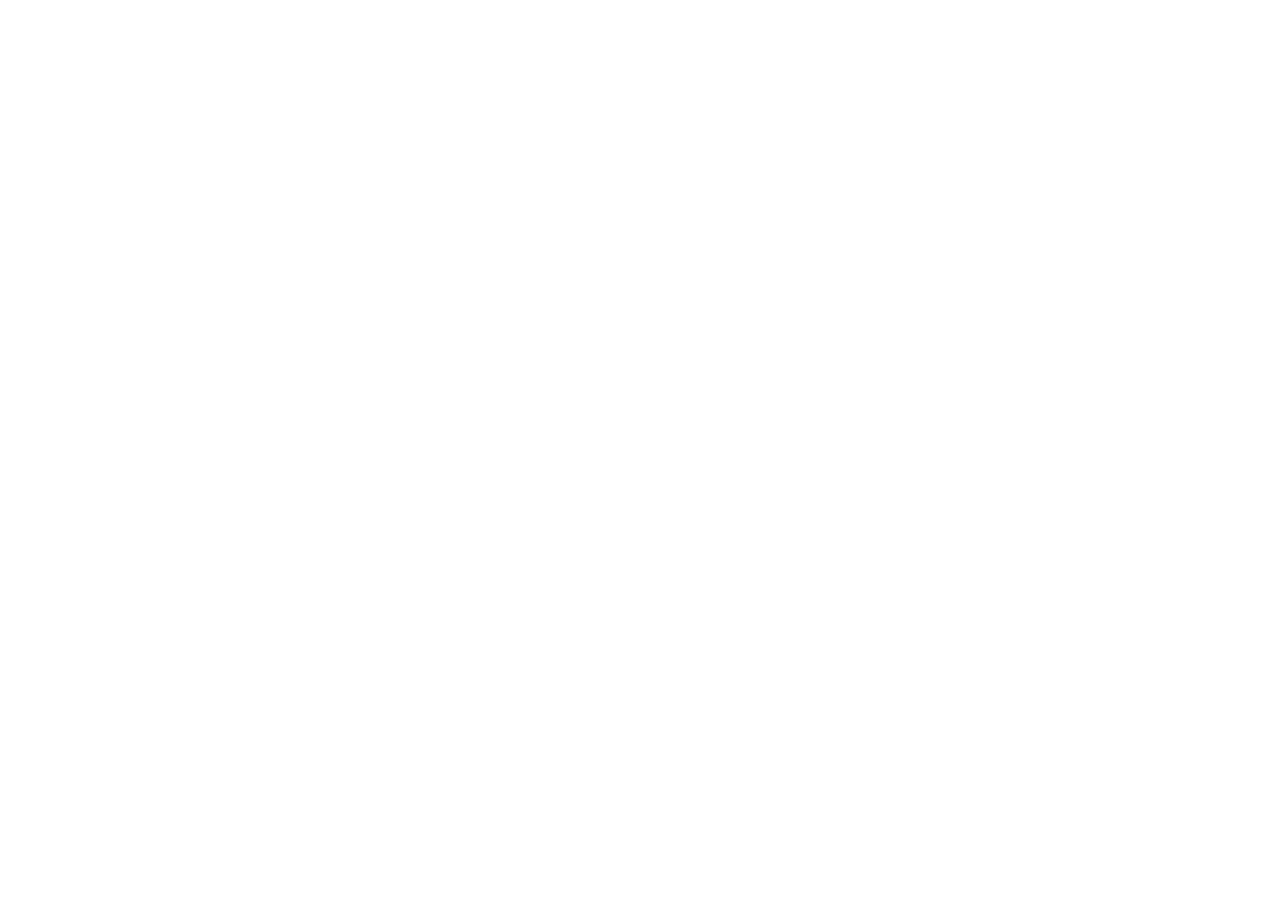
==== 7-18/index.html @ 52fb0045 "ok" ====
<!DOCTYPE html>
<html lang="en">
<head>
  <meta charset="UTF-8">
  <meta name="viewport" content="width=device-width, initial-scale=1.0">
  <title>Document</title>
  <link rel="stylesheet" href="./css/style.css">
</head>
<body>
  <script src="js/script.js"></script>
</body>
</html>
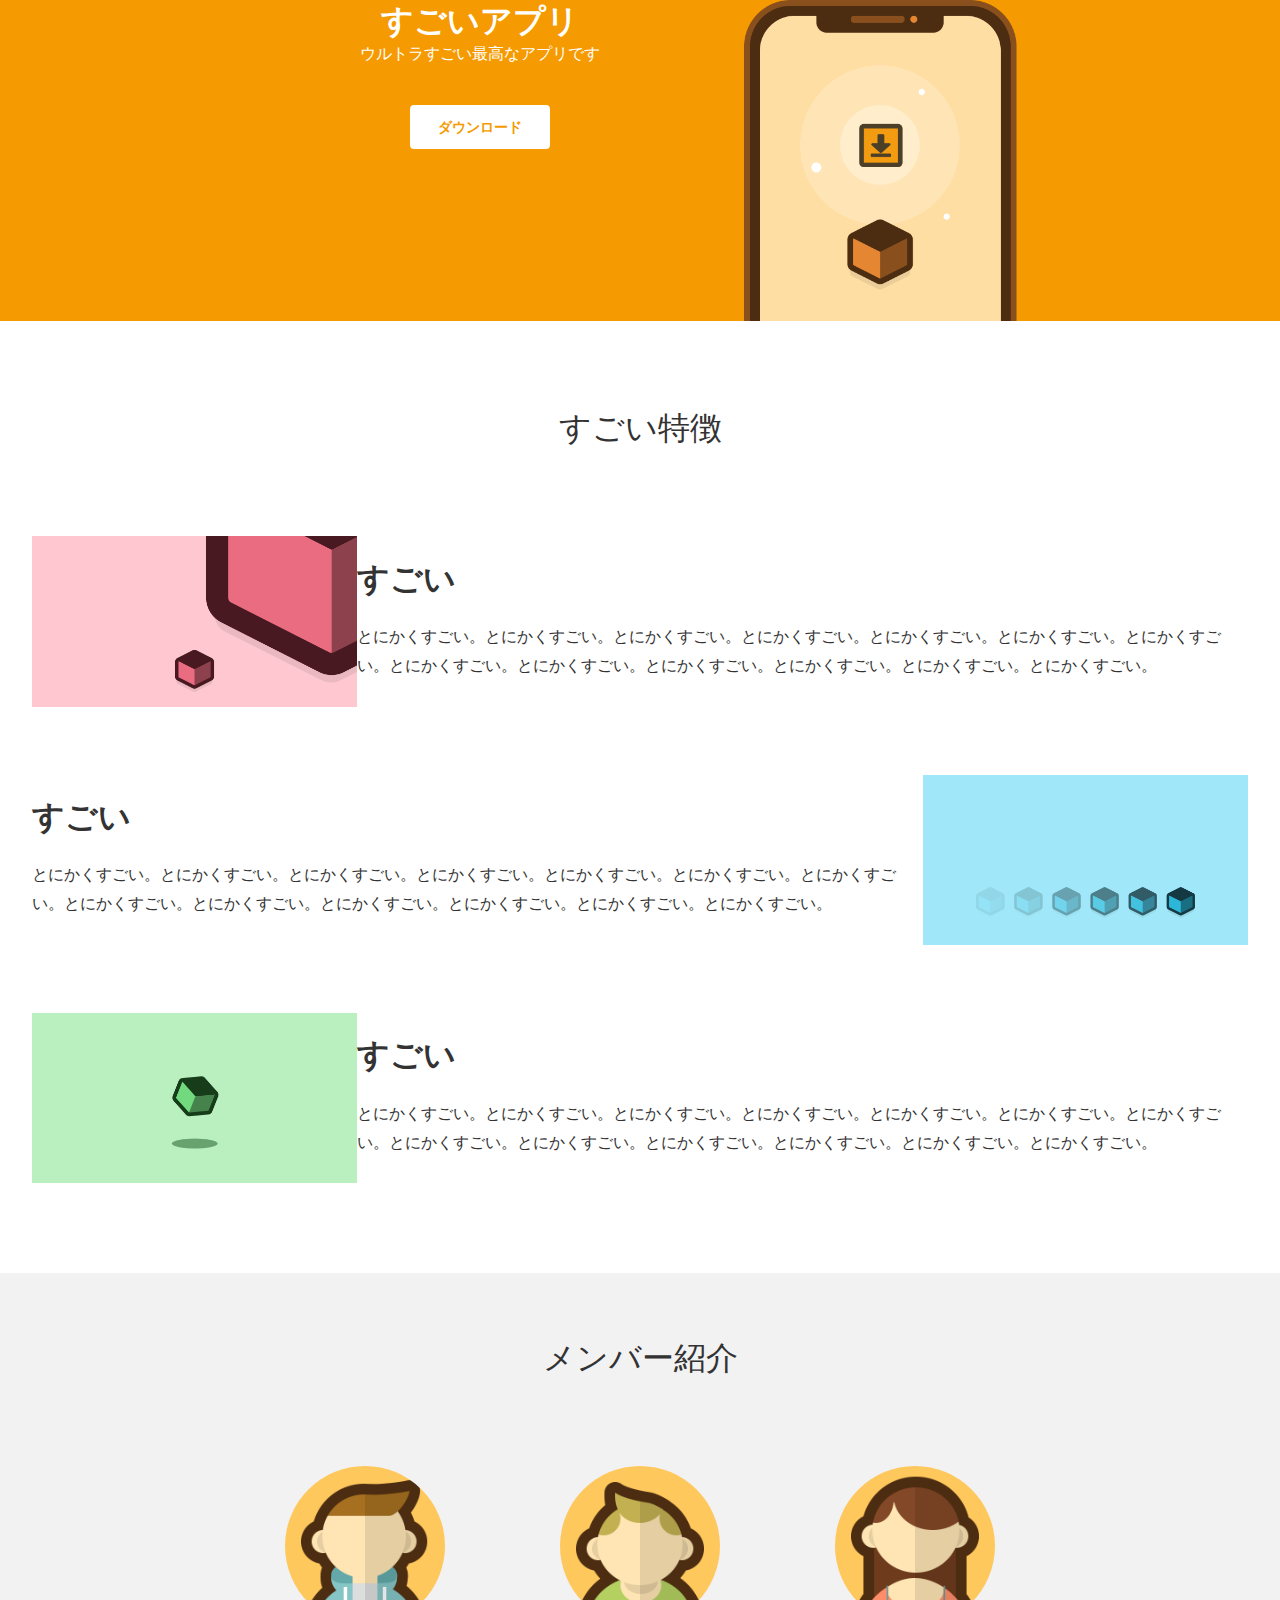
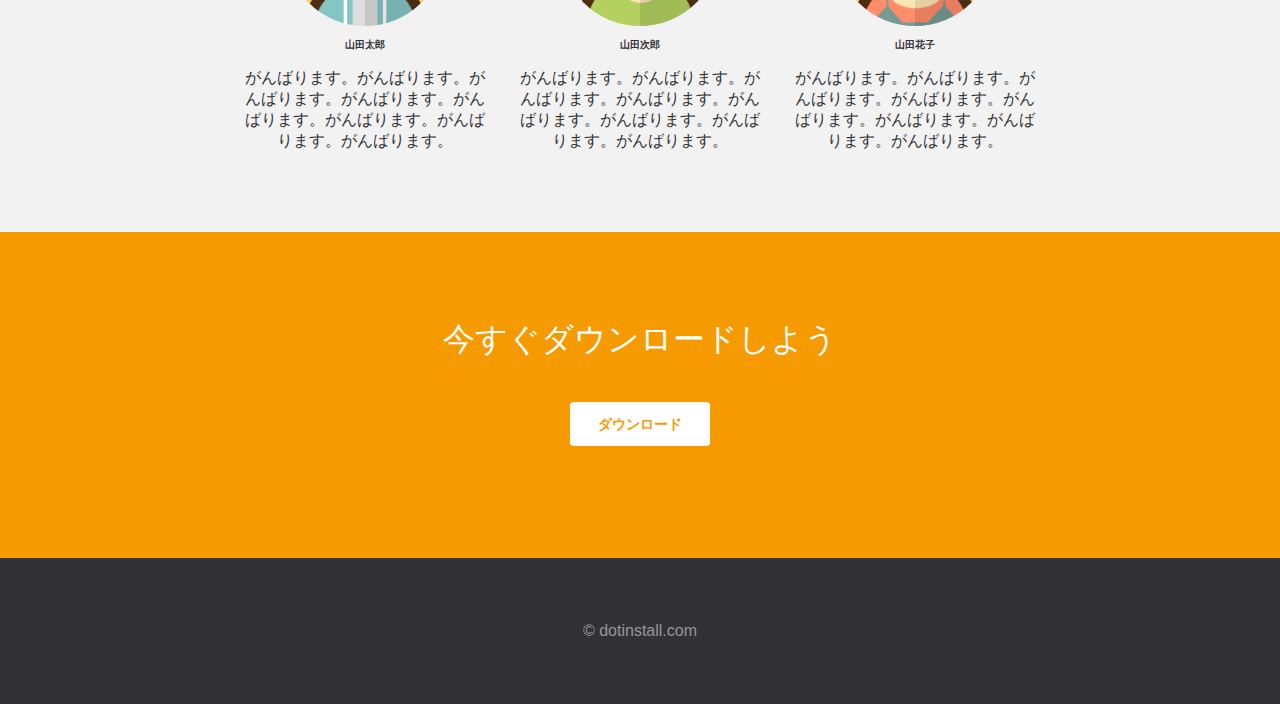
==== commit 83c72e3b: "学習" ====
--- a/7-18/index.html
+++ b/7-18/index.html
@@ -1,12 +1,100 @@
 <!DOCTYPE html>
 <html lang="en">
-<head>
-  <meta charset="UTF-8">
-  <meta name="viewport" content="width=device-width, initial-scale=1.0">
-  <title>Document</title>
-  <link rel="stylesheet" href="./css/style.css">
-</head>
-<body>
-  <script src="js/script.js"></script>
-</body>
-</html>+  <head>
+    <meta charset="UTF-8" />
+    <meta name="viewport" content="width=device-width, initial-scale=1.0" />
+    <title>Document</title>
+    <link rel="stylesheet" href="./css/style.css" />
+    <link rel="icon" href="favicon.ico" />
+  </head>
+  <body>
+    <header>
+      <div class="container">
+        <div class="info">
+          <h1>すごいアプリ</h1>
+          <p>ウルトラすごい最高なアプリです</p>
+          <a href="" class="btn">ダウンロード</a>
+        </div>
+        <div class="pic">
+          <img src="./img/top.png" alt="" />
+        </div>
+      </div>
+    </header>
+
+    <section class="features">
+      <h1>すごい特徴</h1>
+
+      <div class="container">
+        <section>
+          <div class="pic">
+            <img src="img/feature1.png" alt="" />
+          </div>
+          <div class="info">
+            <h1>すごい</h1>
+            <p>
+              とにかくすごい。とにかくすごい。とにかくすごい。とにかくすごい。とにかくすごい。とにかくすごい。とにかくすごい。とにかくすごい。とにかくすごい。とにかくすごい。とにかくすごい。とにかくすごい。とにかくすごい。
+            </p>
+          </div>
+        </section>
+        <section>
+          <div class="pic">
+            <img src="img/feature2.png" alt="" />
+          </div>
+          <div class="info">
+            <h1>すごい</h1>
+            <p>
+              とにかくすごい。とにかくすごい。とにかくすごい。とにかくすごい。とにかくすごい。とにかくすごい。とにかくすごい。とにかくすごい。とにかくすごい。とにかくすごい。とにかくすごい。とにかくすごい。とにかくすごい。
+            </p>
+          </div>
+        </section>
+        <section>
+          <div class="pic">
+            <img src="img/feature3.png" alt="" />
+          </div>
+          <div class="info">
+            <h1>すごい</h1>
+            <p>
+              とにかくすごい。とにかくすごい。とにかくすごい。とにかくすごい。とにかくすごい。とにかくすごい。とにかくすごい。とにかくすごい。とにかくすごい。とにかくすごい。とにかくすごい。とにかくすごい。とにかくすごい。
+            </p>
+          </div>
+        </section>
+      </div>
+    </section>
+
+    <section class="members">
+      <h1>メンバー紹介</h1>
+
+      <ul>
+        <li>
+          <img src="img/member1.png" alt="" />
+          <h2>山田太郎</h2>
+          <p>
+            がんばります。がんばります。がんばります。がんばります。がんばります。がんばります。がんばります。がんばります。
+          </p>
+        </li>
+        <li>
+          <img src="img/member2.png" alt="" />
+          <h2>山田次郎</h2>
+          <p>
+            がんばります。がんばります。がんばります。がんばります。がんばります。がんばります。がんばります。がんばります。
+          </p>
+        </li>
+        <li>
+          <img src="img/member3.png" alt="" />
+          <h2>山田花子</h2>
+          <p>
+            がんばります。がんばります。がんばります。がんばります。がんばります。がんばります。がんばります。がんばります。
+          </p>
+        </li>
+      </ul>
+    </section>
+
+    <section class="call-to-action">
+      <h1>今すぐダウンロードしよう</h1>
+      <a href="" class="btn">ダウンロード</a>
+    </section>
+
+    <footer>© dotinstall.com</footer>
+    <script src="js/script.js"></script>
+  </body>
+</html>
--- a/7-18/css/style.css
+++ b/7-18/css/style.css
@@ -0,0 +1,159 @@
+body {
+  margin: 0;
+  font-size: 16px;
+  font-family: Verdana, Geneva, Tahoma, sans-serif;
+  color: #333333;
+}
+
+header {
+  background-color: #f59a00;
+  color: white;
+  text-align: center;
+  padding-top: 64x;
+}
+
+header h1,
+header p {
+  margin: 0;
+}
+
+header img {
+  width: 280px;
+  vertical-align: bottom;
+}
+
+.btn {
+  text-decoration: none;
+  background: white;
+  color: #f59a00;
+  display: block;
+  width: 140px;
+  line-height: 44px;
+  margin: 40px auto 48px;
+  font-size: 14px;
+  font-weight: bold;
+  border-radius: 4px;
+}
+
+.btn:hover {
+  opacity: 0.8;
+}
+
+.features img {
+  width: 100%;
+}
+
+.features > h1 {
+  text-align: center;
+  padding: 64px 0;
+  font-weight: normal;
+}
+
+.features .container {
+  margin: 0 32px;
+}
+
+.features p {
+  line-height: 1.8;
+}
+
+.features section {
+  padding-bottom: 64px;
+}
+
+.members {
+  background: #f2f2f3;
+}
+
+.members > h1 {
+  text-align: center;
+  padding: 64px 0;
+  font-weight: normal;
+}
+
+.members ul {
+  list-style: none;
+  text-align: center;
+  margin: 0;
+  padding: 0;
+}
+
+.members img {
+  width: 160px;
+  border-radius: 50%;
+}
+
+.members h2 {
+  font-size: 10px;
+}
+
+.members li {
+  padding-bottom: 64px;
+}
+
+.call-to-action {
+  background: #f59a00;
+  color: white;
+  text-align: center;
+  padding: 64px 0;
+}
+.call-to-action h1{
+  font-weight: normal;
+}
+
+.call-to-action btn{
+  margin: 0 auto;
+}
+
+footer {
+  padding:64px 0;
+  background:#323135;
+  color:#98969c;
+  text-align:center;
+}
+
+@media (min-width: 900px) {
+  header .container {
+    display:flex;
+    width: 800px;
+    margin:0 auto;
+  }
+
+  header .info {
+    width:60%;
+    text-align: center;
+  }
+
+  header .pic {
+    width:40%;
+  }
+
+  .features section {
+    display:flex;
+    justify-content: space-between;
+  }
+
+  .features section:nth-child(even) {
+    flex-direction: row-reverse;
+  }
+
+
+  .features .pic {
+    width:50%;
+  }
+
+  .features .info {
+    width: calc(50% -32px);
+  }
+
+  .members ul {
+    width:800px;
+    margin:0 auto;
+    display: flex;
+    justify-content: space-between;
+  }
+
+  .members li {
+    width:250px;
+  }
+}